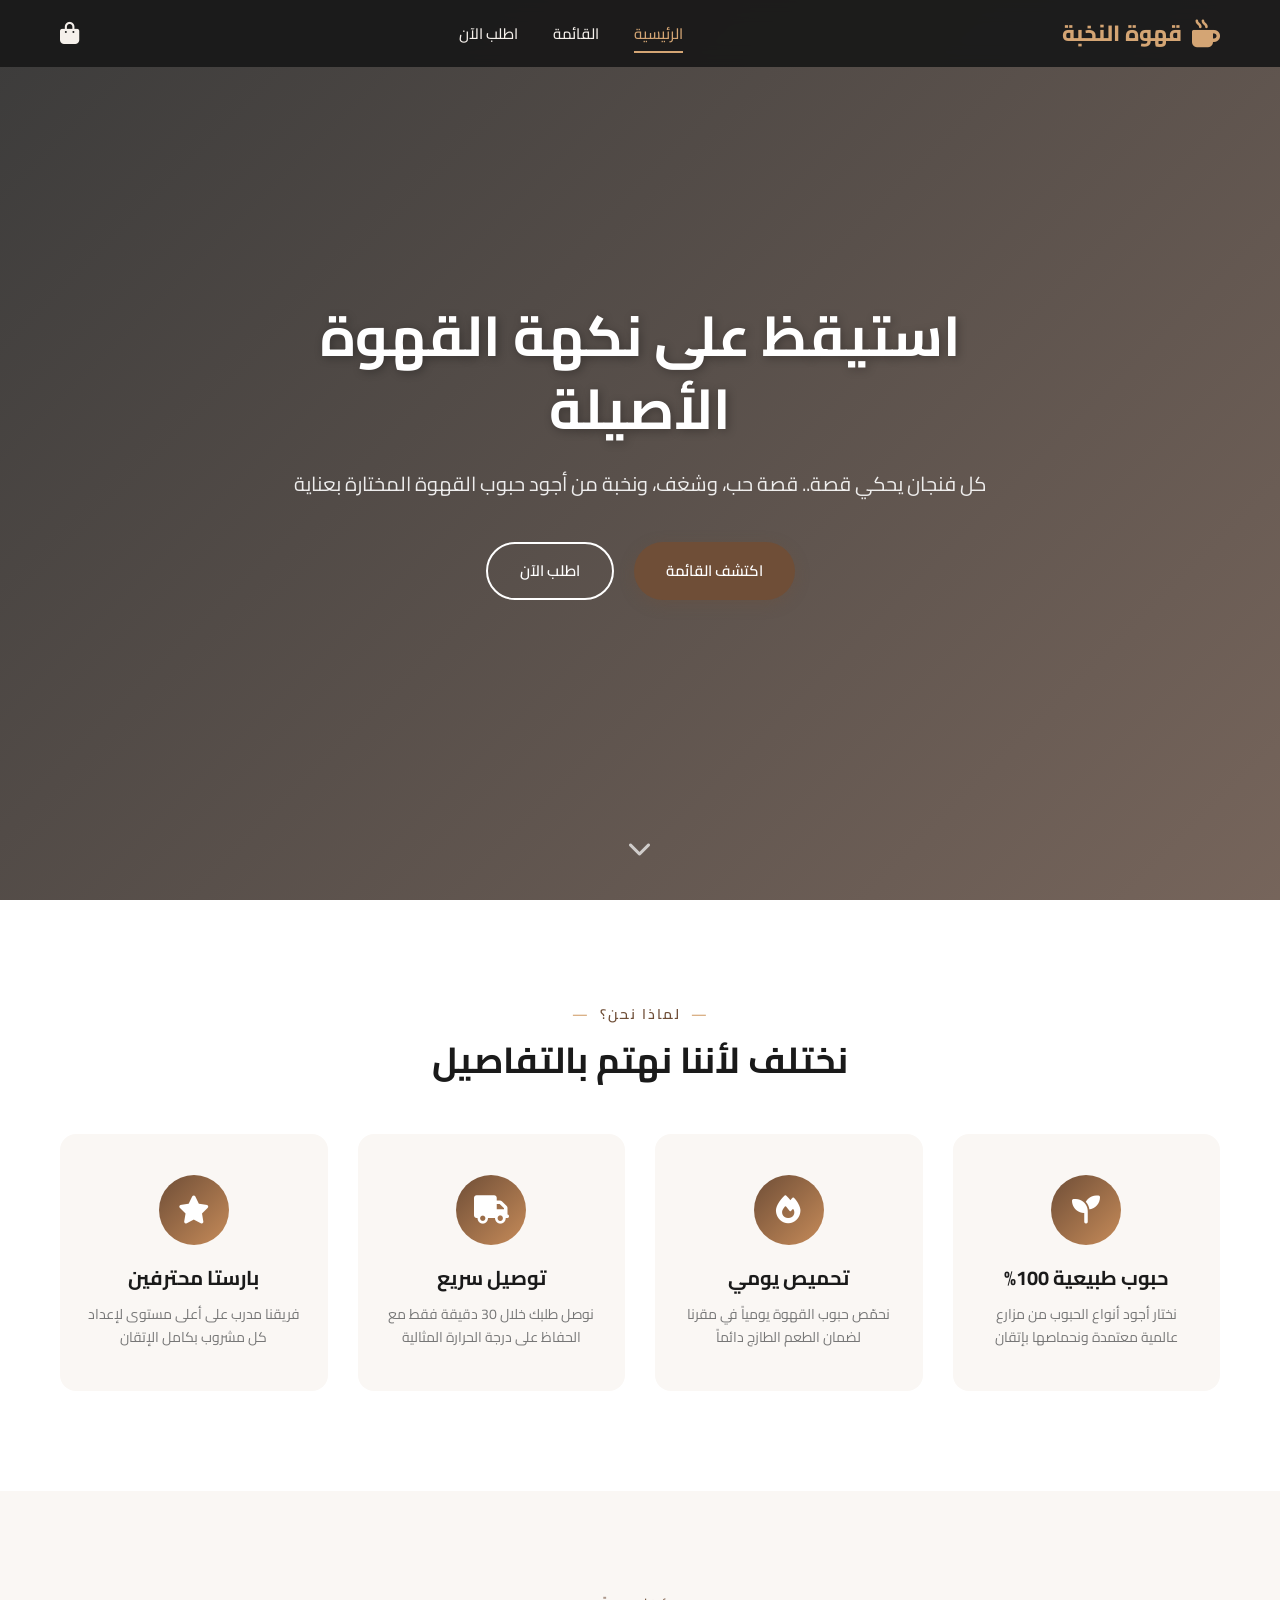
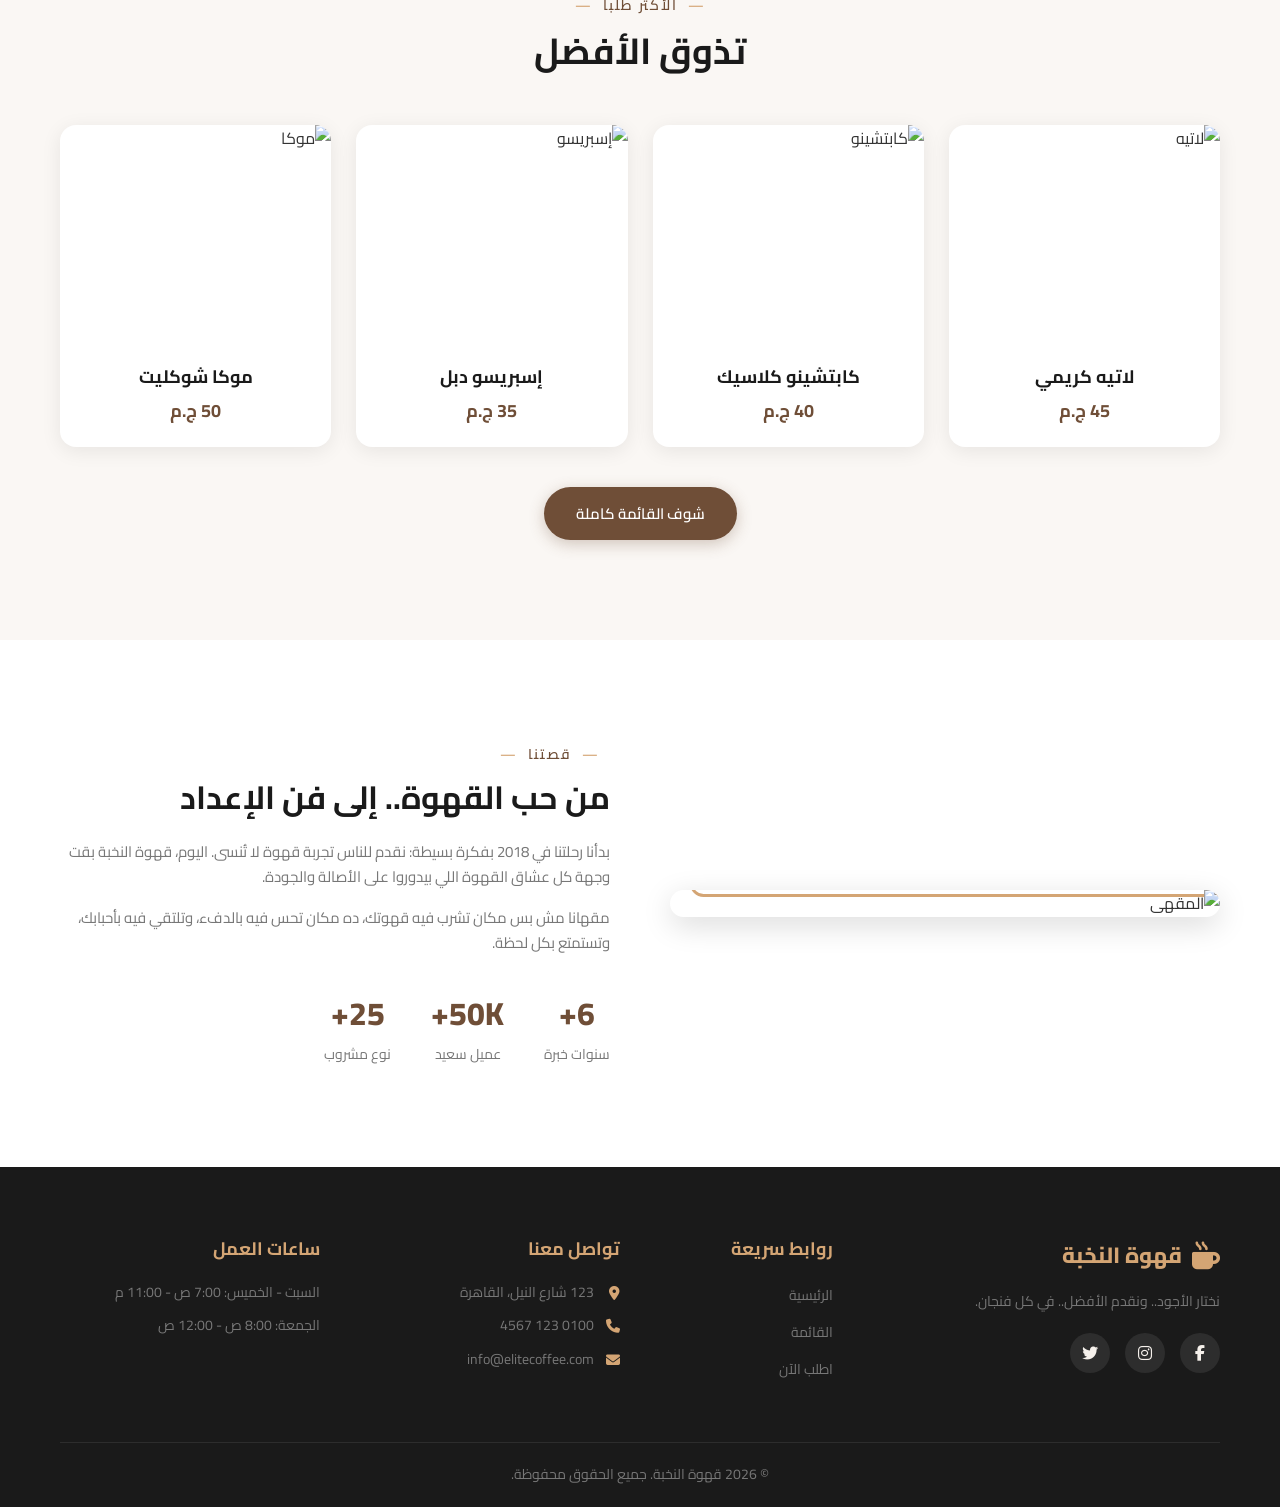
==== index.html @ 3e500f98 "d" ====
<!DOCTYPE html>
<html lang="ar" dir="rtl">
<head>
    <meta charset="UTF-8">
    <meta name="viewport" content="width=device-width, initial-scale=1.0">
    <title>قهوة النخبة | الرئيسية</title>
    <link rel="stylesheet" href="style.css">
    <link href="https://fonts.googleapis.com/css2?family=Cairo:wght@300;400;600;700;800&display=swap" rel="stylesheet">
    <link rel="stylesheet" href="https://cdnjs.cloudflare.com/ajax/libs/font-awesome/6.4.0/css/all.min.css">
<base target="_blank">
</head>
<body>
    <!-- Navbar -->
    <nav class="navbar">
        <div class="container">
            <a href="index.html" class="logo">
                <i class="fas fa-mug-hot"></i>
                <span>قهوة النخبة</span>
            </a>
            <ul class="nav-links">
                <li><a href="index.html" class="active">الرئيسية</a></li>
                <li><a href="menu.html">القائمة</a></li>
                <li><a href="order.html">اطلب الآن</a></li>
            </ul>
            <a href="order.html" class="cart-icon">
                <i class="fas fa-shopping-bag"></i>
                <span class="cart-count">0</span>
            </a>
        </div>
    </nav>

    <!-- Hero Section -->
    <header class="hero">
        <div class="hero-overlay"></div>
        <div class="hero-content">
            <h1>استيقظ على نكهة القهوة الأصيلة</h1>
            <p>كل فنجان يحكي قصة.. قصة حب، وشغف، ونخبة من أجود حبوب القهوة المختارة بعناية</p>
            <div class="hero-buttons">
                <a href="menu.html" class="btn btn-primary">اكتشف القائمة</a>
                <a href="order.html" class="btn btn-outline">اطلب الآن</a>
            </div>
        </div>
        <div class="scroll-down">
            <i class="fas fa-chevron-down"></i>
        </div>
    </header>

    <!-- Features Section -->
    <section class="features">
        <div class="container">
            <div class="section-header">
                <span class="section-tag">لماذا نحن؟</span>
                <h2>نختلف لأننا نهتم بالتفاصيل</h2>
            </div>
            <div class="features-grid">
                <div class="feature-card">
                    <div class="feature-icon">
                        <i class="fas fa-seedling"></i>
                    </div>
                    <h3>حبوب طبيعية 100%</h3>
                    <p>نختار أجود أنواع الحبوب من مزارع عالمية معتمدة ونحماصها بإتقان</p>
                </div>
                <div class="feature-card">
                    <div class="feature-icon">
                        <i class="fas fa-fire"></i>
                    </div>
                    <h3>تحميص يومي</h3>
                    <p>نحمّص حبوب القهوة يومياً في مقرنا لضمان الطعم الطازج دائماً</p>
                </div>
                <div class="feature-card">
                    <div class="feature-icon">
                        <i class="fas fa-truck"></i>
                    </div>
                    <h3>توصيل سريع</h3>
                    <p>نوصل طلبك خلال 30 دقيقة فقط مع الحفاظ على درجة الحرارة المثالية</p>
                </div>
                <div class="feature-card">
                    <div class="feature-icon">
                        <i class="fas fa-star"></i>
                    </div>
                    <h3>بارستا محترفين</h3>
                    <p>فريقنا مدرب على أعلى مستوى لإعداد كل مشروب بكامل الإتقان</p>
                </div>
            </div>
        </div>
    </section>

    <!-- Popular Items Preview -->
    <section class="popular-preview">
        <div class="container">
            <div class="section-header">
                <span class="section-tag">الأكثر طلباً</span>
                <h2>تذوق الأفضل</h2>
            </div>
            <div class="popular-grid">
                <div class="popular-item">
                    <img src="https://images.unsplash.com/photo-1514432324607-a09d9b4aefda?w=400&h=400&fit=crop" alt="لاتيه">
                    <div class="popular-info">
                        <h3>لاتيه كريمي</h3>
                        <p class="price">45 ج.م</p>
                    </div>
                </div>
                <div class="popular-item">
                    <img src="https://images.unsplash.com/photo-1572442388796-11668a67e53d?w=400&h=400&fit=crop" alt="كابتشينو">
                    <div class="popular-info">
                        <h3>كابتشينو كلاسيك</h3>
                        <p class="price">40 ج.م</p>
                    </div>
                </div>
                <div class="popular-item">
                    <img src="https://images.unsplash.com/photo-1461023058943-07fcbe16d735?w=400&h=400&fit=crop" alt="إسبريسو">
                    <div class="popular-info">
                        <h3>إسبريسو دبل</h3>
                        <p class="price">35 ج.م</p>
                    </div>
                </div>
                <div class="popular-item">
                    <img src="https://images.unsplash.com/photo-1517701604599-bb29b5dd7359?w=400&h=400&fit=crop" alt="موكا">
                    <div class="popular-info">
                        <h3>موكا شوكليت</h3>
                        <p class="price">50 ج.م</p>
                    </div>
                </div>
            </div>
            <div class="text-center">
                <a href="menu.html" class="btn btn-primary">شوف القائمة كاملة</a>
            </div>
        </div>
    </section>

    <!-- About Section -->
    <section class="about">
        <div class="container">
            <div class="about-grid">
                <div class="about-image">
                    <img src="https://images.unsplash.com/photo-1495474472287-4d71bcdd2085?w=600&h=500&fit=crop" alt="المقهى">
                </div>
                <div class="about-content">
                    <span class="section-tag">قصتنا</span>
                    <h2>من حب القهوة.. إلى فن الإعداد</h2>
                    <p>بدأنا رحلتنا في 2018 بفكرة بسيطة: نقدم للناس تجربة قهوة لا تُنسى. اليوم، قهوة النخبة بقت وجهة كل عشاق القهوة اللي بيدوروا على الأصالة والجودة.</p>
                    <p>مقهانا مش بس مكان تشرب فيه قهوتك، ده مكان تحس فيه بالدفء، وتلتقي فيه بأحبابك، وتستمتع بكل لحظة.</p>
                    <div class="about-stats">
                        <div class="stat">
                            <span class="stat-num">6+</span>
                            <span class="stat-label">سنوات خبرة</span>
                        </div>
                        <div class="stat">
                            <span class="stat-num">50K+</span>
                            <span class="stat-label">عميل سعيد</span>
                        </div>
                        <div class="stat">
                            <span class="stat-num">25+</span>
                            <span class="stat-label">نوع مشروب</span>
                        </div>
                    </div>
                </div>
            </div>
        </div>
    </section>

    <!-- Footer -->
    <footer class="footer">
        <div class="container">
            <div class="footer-grid">
                <div class="footer-brand">
                    <a href="index.html" class="logo">
                        <i class="fas fa-mug-hot"></i>
                        <span>قهوة النخبة</span>
                    </a>
                    <p>نختار الأجود.. ونقدم الأفضل.. في كل فنجان.</p>
                    <div class="social-links">
                        <a href="#"><i class="fab fa-facebook-f"></i></a>
                        <a href="#"><i class="fab fa-instagram"></i></a>
                        <a href="#"><i class="fab fa-twitter"></i></a>
                    </div>
                </div>
                <div class="footer-links">
                    <h4>روابط سريعة</h4>
                    <ul>
                        <li><a href="index.html">الرئيسية</a></li>
                        <li><a href="menu.html">القائمة</a></li>
                        <li><a href="order.html">اطلب الآن</a></li>
                    </ul>
                </div>
                <div class="footer-contact">
                    <h4>تواصل معنا</h4>
                    <p><i class="fas fa-map-marker-alt"></i> 123 شارع النيل، القاهرة</p>
                    <p><i class="fas fa-phone"></i> 0100 123 4567</p>
                    <p><i class="fas fa-envelope"></i> info@elitecoffee.com</p>
                </div>
                <div class="footer-hours">
                    <h4>ساعات العمل</h4>
                    <p>السبت - الخميس: 7:00 ص - 11:00 م</p>
                    <p>الجمعة: 8:00 ص - 12:00 ص</p>
                </div>
            </div>
            <div class="footer-bottom">
                <p>© 2026 قهوة النخبة. جميع الحقوق محفوظة.</p>
            </div>
        </div>
    </footer>

    <script src="script.js"></script>
</body>
</html>
---- style.css ----
/* ============================================
   COFFEE SHOP - ELITE COFFEE
   Modern, Organized, RTL Arabic Stylesheet
   ============================================ */

/* Reset & Base */
*, *::before, *::after {
    margin: 0;
    padding: 0;
    box-sizing: border-box;
}

:root {
    --primary: #6F4E37;
    --primary-dark: #4A3428;
    --primary-light: #8B6914;
    --secondary: #D4A574;
    --accent: #C68B59;
    --dark: #1A1A1A;
    --dark-light: #2D2D2D;
    --light: #F5F0EB;
    --lighter: #FAF7F4;
    --white: #FFFFFF;
    --text: #333333;
    --text-light: #777777;
    --success: #27ae60;
    --danger: #e74c3c;
    --shadow: 0 4px 20px rgba(0,0,0,0.08);
    --shadow-hover: 0 8px 30px rgba(0,0,0,0.15);
    --radius: 16px;
    --radius-sm: 8px;
    --transition: all 0.3s ease;
}

html {
    scroll-behavior: smooth;
}

body {
    font-family: 'Cairo', sans-serif;
    background: var(--lighter);
    color: var(--text);
    line-height: 1.7;
    overflow-x: hidden;
}

.container {
    max-width: 1200px;
    margin: 0 auto;
    padding: 0 20px;
}

/* Typography */
h1, h2, h3, h4 {
    font-weight: 700;
    line-height: 1.3;
}

a {
    text-decoration: none;
    color: inherit;
}

ul {
    list-style: none;
}

img {
    max-width: 100%;
    display: block;
}

/* Buttons */
.btn {
    display: inline-flex;
    align-items: center;
    gap: 8px;
    padding: 14px 32px;
    border-radius: 50px;
    font-weight: 600;
    font-size: 15px;
    cursor: pointer;
    border: none;
    transition: var(--transition);
    font-family: 'Cairo', sans-serif;
}

.btn-primary {
    background: var(--primary);
    color: var(--white);
    box-shadow: 0 4px 15px rgba(111, 78, 55, 0.3);
}

.btn-primary:hover {
    background: var(--primary-dark);
    transform: translateY(-2px);
    box-shadow: 0 6px 20px rgba(111, 78, 55, 0.4);
}

.btn-outline {
    background: transparent;
    color: var(--white);
    border: 2px solid var(--white);
}

.btn-outline:hover {
    background: var(--white);
    color: var(--primary);
}

.text-center {
    text-align: center;
}

/* ============================================
   NAVBAR
   ============================================ */
.navbar {
    position: fixed;
    top: 0;
    left: 0;
    right: 0;
    z-index: 1000;
    background: rgba(26, 26, 26, 0.95);
    backdrop-filter: blur(10px);
    padding: 15px 0;
    transition: var(--transition);
}

.navbar .container {
    display: flex;
    align-items: center;
    justify-content: space-between;
}

.logo {
    display: flex;
    align-items: center;
    gap: 10px;
    font-size: 22px;
    font-weight: 800;
    color: var(--secondary);
}

.logo i {
    font-size: 28px;
    color: var(--secondary);
}

.nav-links {
    display: flex;
    gap: 35px;
}

.nav-links a {
    color: var(--light);
    font-weight: 500;
    font-size: 15px;
    position: relative;
    padding: 5px 0;
    transition: var(--transition);
}

.nav-links a::after {
    content: '';
    position: absolute;
    bottom: 0;
    right: 0;
    width: 0;
    height: 2px;
    background: var(--secondary);
    transition: var(--transition);
}

.nav-links a:hover,
.nav-links a.active {
    color: var(--secondary);
}

.nav-links a:hover::after,
.nav-links a.active::after {
    width: 100%;
}

.cart-icon {
    position: relative;
    color: var(--light);
    font-size: 22px;
    transition: var(--transition);
}

.cart-icon:hover {
    color: var(--secondary);
}

.cart-count {
    position: absolute;
    top: -8px;
    right: -8px;
    background: var(--danger);
    color: var(--white);
    font-size: 11px;
    font-weight: 700;
    width: 20px;
    height: 20px;
    border-radius: 50%;
    display: flex;
    align-items: center;
    justify-content: center;
}

/* ============================================
   HERO SECTION
   ============================================ */
.hero {
    position: relative;
    height: 100vh;
    min-height: 600px;
    display: flex;
    align-items: center;
    justify-content: center;
    background: url('https://images.unsplash.com/photo-1497935586351-b67a49e012bf?w=1920&h=1080&fit=crop') center/cover no-repeat;
    overflow: hidden;
}

.hero-overlay {
    position: absolute;
    inset: 0;
    background: linear-gradient(135deg, rgba(26,26,26,0.85) 0%, rgba(74,52,40,0.75) 100%);
}

.hero-content {
    position: relative;
    z-index: 2;
    text-align: center;
    color: var(--white);
    max-width: 800px;
    padding: 0 20px;
    animation: fadeInUp 1s ease;
}

.hero-content h1 {
    font-size: clamp(32px, 5vw, 56px);
    margin-bottom: 20px;
    text-shadow: 2px 2px 10px rgba(0,0,0,0.3);
}

.hero-content p {
    font-size: clamp(16px, 2vw, 20px);
    margin-bottom: 40px;
    opacity: 0.9;
    line-height: 1.8;
}

.hero-buttons {
    display: flex;
    gap: 20px;
    justify-content: center;
    flex-wrap: wrap;
}

.scroll-down {
    position: absolute;
    bottom: 30px;
    left: 50%;
    transform: translateX(-50%);
    color: var(--white);
    font-size: 24px;
    animation: bounce 2s infinite;
    cursor: pointer;
    z-index: 2;
    opacity: 0.7;
}

@keyframes bounce {
    0%, 20%, 50%, 80%, 100% { transform: translateX(-50%) translateY(0); }
    40% { transform: translateX(-50%) translateY(-15px); }
    60% { transform: translateX(-50%) translateY(-8px); }
}

@keyframes fadeInUp {
    from { opacity: 0; transform: translateY(30px); }
    to { opacity: 1; transform: translateY(0); }
}

/* ============================================
   SECTION HEADER
   ============================================ */
.section-header {
    text-align: center;
    margin-bottom: 50px;
}

.section-tag {
    display: inline-block;
    color: var(--primary);
    font-weight: 600;
    font-size: 14px;
    text-transform: uppercase;
    letter-spacing: 2px;
    margin-bottom: 10px;
    position: relative;
}

.section-tag::before,
.section-tag::after {
    content: '—';
    margin: 0 10px;
    color: var(--secondary);
}

.section-header h2 {
    font-size: clamp(24px, 3vw, 36px);
    color: var(--dark);
}

/* ============================================
   FEATURES SECTION
   ============================================ */
.features {
    padding: 100px 0;
    background: var(--white);
}

.features-grid {
    display: grid;
    grid-template-columns: repeat(auto-fit, minmax(250px, 1fr));
    gap: 30px;
}

.feature-card {
    text-align: center;
    padding: 40px 25px;
    border-radius: var(--radius);
    background: var(--lighter);
    transition: var(--transition);
    border: 1px solid transparent;
}

.feature-card:hover {
    transform: translateY(-8px);
    box-shadow: var(--shadow-hover);
    border-color: var(--secondary);
    background: var(--white);
}

.feature-icon {
    width: 70px;
    height: 70px;
    border-radius: 50%;
    background: linear-gradient(135deg, var(--primary), var(--accent));
    display: flex;
    align-items: center;
    justify-content: center;
    margin: 0 auto 20px;
    color: var(--white);
    font-size: 28px;
}

.feature-card h3 {
    font-size: 20px;
    margin-bottom: 12px;
    color: var(--dark);
}

.feature-card p {
    color: var(--text-light);
    font-size: 14px;
}

/* ============================================
   POPULAR PREVIEW
   ============================================ */
.popular-preview {
    padding: 100px 0;
    background: var(--lighter);
}

.popular-grid {
    display: grid;
    grid-template-columns: repeat(auto-fit, minmax(220px, 1fr));
    gap: 25px;
    margin-bottom: 40px;
}

.popular-item {
    background: var(--white);
    border-radius: var(--radius);
    overflow: hidden;
    box-shadow: var(--shadow);
    transition: var(--transition);
}

.popular-item:hover {
    transform: translateY(-8px);
    box-shadow: var(--shadow-hover);
}

.popular-item img {
    width: 100%;
    height: 220px;
    object-fit: cover;
    transition: var(--transition);
}

.popular-item:hover img {
    transform: scale(1.05);
}

.popular-info {
    padding: 20px;
    text-align: center;
}

.popular-info h3 {
    font-size: 18px;
    margin-bottom: 8px;
    color: var(--dark);
}

.price {
    color: var(--primary);
    font-weight: 700;
    font-size: 18px;
}

/* ============================================
   ABOUT SECTION
   ============================================ */
.about {
    padding: 100px 0;
    background: var(--white);
}

.about-grid {
    display: grid;
    grid-template-columns: 1fr 1fr;
    gap: 60px;
    align-items: center;
}

.about-image {
    position: relative;
    border-radius: var(--radius);
    overflow: hidden;
    box-shadow: var(--shadow-hover);
}

.about-image img {
    width: 100%;
    height: 100%;
    object-fit: cover;
    border-radius: var(--radius);
}

.about-image::before {
    content: '';
    position: absolute;
    top: -20px;
    right: -20px;
    width: 100%;
    height: 100%;
    border: 3px solid var(--secondary);
    border-radius: var(--radius);
    z-index: -1;
}

.about-content h2 {
    font-size: clamp(24px, 3vw, 32px);
    margin-bottom: 20px;
    color: var(--dark);
}

.about-content p {
    color: var(--text-light);
    margin-bottom: 15px;
    font-size: 15px;
}

.about-stats {
    display: flex;
    gap: 40px;
    margin-top: 30px;
}

.stat {
    text-align: center;
}

.stat-num {
    display: block;
    font-size: 32px;
    font-weight: 800;
    color: var(--primary);
}

.stat-label {
    font-size: 14px;
    color: var(--text-light);
}

/* ============================================
   FOOTER
   ============================================ */
.footer {
    background: var(--dark);
    color: var(--light);
    padding: 70px 0 0;
}

.footer-grid {
    display: grid;
    grid-template-columns: 2fr 1fr 1.5fr 1.5fr;
    gap: 40px;
    margin-bottom: 50px;
}

.footer-brand .logo {
    margin-bottom: 15px;
    display: inline-flex;
}

.footer-brand p {
    color: var(--text-light);
    margin-bottom: 20px;
    font-size: 14px;
}

.social-links {
    display: flex;
    gap: 15px;
}

.social-links a {
    width: 40px;
    height: 40px;
    border-radius: 50%;
    background: var(--dark-light);
    display: flex;
    align-items: center;
    justify-content: center;
    color: var(--light);
    transition: var(--transition);
}

.social-links a:hover {
    background: var(--primary);
    color: var(--white);
    transform: translateY(-3px);
}

.footer-links h4,
.footer-contact h4,
.footer-hours h4 {
    font-size: 18px;
    margin-bottom: 20px;
    color: var(--secondary);
}

.footer-links ul li {
    margin-bottom: 10px;
}

.footer-links ul li a {
    color: var(--text-light);
    transition: var(--transition);
    font-size: 14px;
}

.footer-links ul li a:hover {
    color: var(--secondary);
    padding-right: 5px;
}

.footer-contact p,
.footer-hours p {
    margin-bottom: 10px;
    font-size: 14px;
    color: var(--text-light);
    display: flex;
    align-items: center;
    gap: 10px;
}

.footer-contact p i {
    color: var(--secondary);
    width: 16px;
}

.footer-bottom {
    border-top: 1px solid var(--dark-light);
    padding: 20px 0;
    text-align: center;
    color: var(--text-light);
    font-size: 14px;
}

/* ============================================
   PAGE HEADER (Menu & Order)
   ============================================ */
.page-header {
    padding: 160px 0 80px;
    background: linear-gradient(135deg, var(--primary-dark) 0%, var(--primary) 100%);
    text-align: center;
    color: var(--white);
    position: relative;
    overflow: hidden;
}

.page-header::before {
    content: '';
    position: absolute;
    top: 0;
    left: 0;
    right: 0;
    bottom: 0;
    background: url('https://images.unsplash.com/photo-1447933601403-0c6688de566e?w=1920&h=600&fit=crop') center/cover;
    opacity: 0.15;
}

.page-header-content {
    position: relative;
    z-index: 1;
}

.page-header h1 {
    font-size: clamp(28px, 4vw, 42px);
    margin-bottom: 15px;
}

.page-header p {
    font-size: 16px;
    opacity: 0.9;
    max-width: 500px;
    margin: 0 auto;
}

/* ============================================
   MENU FILTER
   ============================================ */
.menu-filter {
    padding: 30px 0;
    background: var(--white);
    position: sticky;
    top: 65px;
    z-index: 100;
    box-shadow: 0 2px 10px rgba(0,0,0,0.05);
}

.filter-buttons {
    display: flex;
    gap: 12px;
    justify-content: center;
    flex-wrap: wrap;
}

.filter-btn {
    padding: 10px 24px;
    border-radius: 50px;
    border: 2px solid var(--light);
    background: var(--white);
    color: var(--text);
    font-family: 'Cairo', sans-serif;
    font-weight: 600;
    font-size: 14px;
    cursor: pointer;
    transition: var(--transition);
}

.filter-btn:hover,
.filter-btn.active {
    background: var(--primary);
    color: var(--white);
    border-color: var(--primary);
    box-shadow: 0 4px 12px rgba(111, 78, 55, 0.3);
}

/* ============================================
   MENU CONTENT
   ============================================ */
.menu-content {
    padding: 50px 0 100px;
    background: var(--lighter);
}

.menu-category {
    margin-bottom: 60px;
}

.category-header {
    display: flex;
    align-items: center;
    gap: 15px;
    margin-bottom: 30px;
    padding-bottom: 15px;
    border-bottom: 2px solid var(--secondary);
}

.category-header i {
    font-size: 28px;
    color: var(--primary);
}

.category-header h2 {
    font-size: 24px;
    color: var(--dark);
}

.menu-grid {
    display: grid;
    grid-template-columns: repeat(auto-fill, minmax(280px, 1fr));
    gap: 25px;
}

.menu-item {
    background: var(--white);
    border-radius: var(--radius);
    overflow: hidden;
    box-shadow: var(--shadow);
    transition: var(--transition);
    display: flex;
    flex-direction: column;
}

.menu-item:hover {
    transform: translateY(-5px);
    box-shadow: var(--shadow-hover);
}

.menu-item-image {
    height: 200px;
    overflow: hidden;
}

.menu-item-image img {
    width: 100%;
    height: 100%;
    object-fit: cover;
    transition: var(--transition);
}

.menu-item:hover .menu-item-image img {
    transform: scale(1.08);
}

.menu-item-info {
    padding: 20px;
    flex: 1;
    display: flex;
    flex-direction: column;
}

.menu-item-header {
    display: flex;
    justify-content: space-between;
    align-items: flex-start;
    margin-bottom: 10px;
    gap: 10px;
}

.menu-item-header h3 {
    font-size: 18px;
    color: var(--dark);
}

.menu-item-price {
    font-size: 18px;
    font-weight: 700;
    color: var(--primary);
    white-space: nowrap;
}

.menu-item-desc {
    font-size: 14px;
    color: var(--text-light);
    margin-bottom: 15px;
    flex: 1;
}

.btn-add {
    width: 100%;
    padding: 12px;
    border-radius: var(--radius-sm);
    border: none;
    background: var(--primary);
    color: var(--white);
    font-family: 'Cairo', sans-serif;
    font-weight: 600;
    font-size: 14px;
    cursor: pointer;
    transition: var(--transition);
    display: flex;
    align-items: center;
    justify-content: center;
    gap: 8px;
}

.btn-add:hover {
    background: var(--primary-dark);
    transform: scale(1.02);
}

/* Cart Floating Button */
.cart-floating {
    position: fixed;
    bottom: 30px;
    left: 30px;
    width: 60px;
    height: 60px;
    border-radius: 50%;
    background: var(--primary);
    color: var(--white);
    display: flex;
    align-items: center;
    justify-content: center;
    font-size: 24px;
    box-shadow: 0 4px 20px rgba(111, 78, 55, 0.4);
    z-index: 999;
    transition: var(--transition);
    animation: pulse 2s infinite;
}

.cart-floating:hover {
    transform: scale(1.1);
    background: var(--primary-dark);
}

.cart-floating-count {
    position: absolute;
    top: -5px;
    right: -5px;
    background: var(--danger);
    color: var(--white);
    font-size: 12px;
    font-weight: 700;
    width: 22px;
    height: 22px;
    border-radius: 50%;
    display: flex;
    align-items: center;
    justify-content: center;
}

@keyframes pulse {
    0% { box-shadow: 0 0 0 0 rgba(111, 78, 55, 0.4); }
    70% { box-shadow: 0 0 0 15px rgba(111, 78, 55, 0); }
    100% { box-shadow: 0 0 0 0 rgba(111, 78, 55, 0); }
}

/* ============================================
   ORDER PAGE
   ============================================ */
.order-content {
    padding: 50px 0 100px;
    background: var(--lighter);
}

.order-grid {
    display: grid;
    grid-template-columns: 1.5fr 1fr;
    gap: 30px;
}

/* Cart Section */
.cart-section {
    background: var(--white);
    border-radius: var(--radius);
    padding: 30px;
    box-shadow: var(--shadow);
    height: fit-content;
}

.cart-header {
    display: flex;
    justify-content: space-between;
    align-items: center;
    margin-bottom: 25px;
    padding-bottom: 15px;
    border-bottom: 2px solid var(--light);
}

.cart-header h2 {
    font-size: 20px;
    color: var(--dark);
    display: flex;
    align-items: center;
    gap: 10px;
}

.cart-header h2 i {
    color: var(--primary);
}

.btn-clear {
    background: none;
    border: none;
    color: var(--danger);
    font-family: 'Cairo', sans-serif;
    font-size: 14px;
    cursor: pointer;
    display: flex;
    align-items: center;
    gap: 5px;
    transition: var(--transition);
}

.btn-clear:hover {
    opacity: 0.8;
}

/* Cart Empty */
.cart-empty {
    text-align: center;
    padding: 50px 20px;
}

.cart-empty i {
    font-size: 60px;
    color: var(--light);
    margin-bottom: 20px;
}

.cart-empty h3 {
    color: var(--dark);
    margin-bottom: 10px;
}

.cart-empty p {
    color: var(--text-light);
    margin-bottom: 25px;
}

/* Cart Item */
.cart-item {
    display: flex;
    gap: 15px;
    padding: 20px 0;
    border-bottom: 1px solid var(--light);
    align-items: center;
}

.cart-item:last-child {
    border-bottom: none;
}

.cart-item-image {
    width: 80px;
    height: 80px;
    border-radius: var(--radius-sm);
    overflow: hidden;
    flex-shrink: 0;
}

.cart-item-image img {
    width: 100%;
    height: 100%;
    object-fit: cover;
}

.cart-item-details {
    flex: 1;
}

.cart-item-details h4 {
    font-size: 16px;
    color: var(--dark);
    margin-bottom: 5px;
}

.cart-item-details .item-price {
    color: var(--primary);
    font-weight: 700;
    font-size: 15px;
}

.cart-item-actions {
    display: flex;
    align-items: center;
    gap: 10px;
}

.qty-btn {
    width: 30px;
    height: 30px;
    border-radius: 50%;
    border: 1px solid var(--light);
    background: var(--white);
    color: var(--text);
    font-size: 16px;
    cursor: pointer;
    display: flex;
    align-items: center;
    justify-content: center;
    transition: var(--transition);
}

.qty-btn:hover {
    background: var(--primary);
    color: var(--white);
    border-color: var(--primary);
}

.qty-value {
    font-weight: 700;
    font-size: 16px;
    min-width: 24px;
    text-align: center;
}

.btn-remove {
    background: none;
    border: none;
    color: var(--danger);
    font-size: 18px;
    cursor: pointer;
    margin-right: 10px;
    transition: var(--transition);
}

.btn-remove:hover {
    transform: scale(1.2);
}

/* Order Summary */
.order-summary {
    display: flex;
    flex-direction: column;
    gap: 20px;
}

.summary-card,
.checkout-card {
    background: var(--white);
    border-radius: var(--radius);
    padding: 25px;
    box-shadow: var(--shadow);
}

.summary-card h2,
.checkout-card h2 {
    font-size: 18px;
    color: var(--dark);
    margin-bottom: 20px;
    display: flex;
    align-items: center;
    gap: 10px;
}

.summary-card h2 i,
.checkout-card h2 i {
    color: var(--primary);
}

.summary-row {
    display: flex;
    justify-content: space-between;
    margin-bottom: 12px;
    font-size: 15px;
    color: var(--text);
}

.discount-row {
    color: var(--success);
    font-weight: 600;
}

.summary-divider {
    height: 1px;
    background: var(--light);
    margin: 15px 0;
}

.total-row {
    font-size: 18px;
    font-weight: 700;
    color: var(--dark);
}

.total-row span:last-child {
    color: var(--primary);
    font-size: 22px;
}

/* Promo Section */
.promo-section {
    margin-top: 20px;
    padding-top: 20px;
    border-top: 1px solid var(--light);
}

.promo-input-group {
    display: flex;
    gap: 8px;
}

.promo-input-group input {
    flex: 1;
    padding: 10px 15px;
    border: 2px solid var(--light);
    border-radius: var(--radius-sm);
    font-family: 'Cairo', sans-serif;
    font-size: 14px;
    transition: var(--transition);
}

.promo-input-group input:focus {
    outline: none;
    border-color: var(--primary);
}

.promo-input-group button {
    padding: 10px 20px;
    background: var(--primary);
    color: var(--white);
    border: none;
    border-radius: var(--radius-sm);
    font-family: 'Cairo', sans-serif;
    font-weight: 600;
    cursor: pointer;
    transition: var(--transition);
}

.promo-input-group button:hover {
    background: var(--primary-dark);
}

.promo-hint {
    font-size: 12px;
    color: var(--text-light);
    margin-top: 8px;
}

/* Checkout Form */
.form-group {
    margin-bottom: 18px;
}

.form-group label {
    display: block;
    margin-bottom: 6px;
    font-weight: 600;
    font-size: 14px;
    color: var(--dark);
}

.form-group input,
.form-group textarea {
    width: 100%;
    padding: 12px 15px;
    border: 2px solid var(--light);
    border-radius: var(--radius-sm);
    font-family: 'Cairo', sans-serif;
    font-size: 14px;
    transition: var(--transition);
    resize: vertical;
}

.form-group input:focus,
.form-group textarea:focus {
    outline: none;
    border-color: var(--primary);
    box-shadow: 0 0 0 3px rgba(111, 78, 55, 0.1);
}

.payment-options {
    display: flex;
    flex-direction: column;
    gap: 10px;
}

.payment-option {
    display: flex;
    align-items: center;
    gap: 10px;
    padding: 12px 15px;
    border: 2px solid var(--light);
    border-radius: var(--radius-sm);
    cursor: pointer;
    transition: var(--transition);
}

.payment-option:hover {
    border-color: var(--secondary);
}

.payment-option input[type="radio"] {
    width: auto;
    accent-color: var(--primary);
}

.payment-option span {
    display: flex;
    align-items: center;
    gap: 8px;
    font-size: 14px;
}

.payment-option span i {
    color: var(--primary);
}

.btn-checkout {
    width: 100%;
    justify-content: center;
    margin-top: 10px;
    font-size: 16px;
    padding: 16px;
}

/* Modal */
.modal {
    display: none;
    position: fixed;
    inset: 0;
    background: rgba(0,0,0,0.6);
    z-index: 2000;
    align-items: center;
    justify-content: center;
    padding: 20px;
}

.modal.active {
    display: flex;
}

.modal-content {
    background: var(--white);
    border-radius: var(--radius);
    padding: 50px 40px;
    text-align: center;
    max-width: 450px;
    width: 100%;
    animation: modalIn 0.3s ease;
}

@keyframes modalIn {
    from { opacity: 0; transform: scale(0.9); }
    to { opacity: 1; transform: scale(1); }
}

.modal-icon {
    font-size: 70px;
    color: var(--success);
    margin-bottom: 20px;
}

.modal-content h2 {
    font-size: 24px;
    color: var(--dark);
    margin-bottom: 15px;
}

.modal-content p {
    color: var(--text-light);
    margin-bottom: 8px;
    font-size: 15px;
}

.modal-actions {
    display: flex;
    gap: 15px;
    justify-content: center;
    margin-top: 30px;
}

/* ============================================
   RESPONSIVE
   ============================================ */
@media (max-width: 992px) {
    .about-grid {
        grid-template-columns: 1fr;
        gap: 40px;
    }

    .order-grid {
        grid-template-columns: 1fr;
    }

    .footer-grid {
        grid-template-columns: 1fr 1fr;
    }
}

@media (max-width: 768px) {
    .navbar .container {
        flex-wrap: wrap;
    }

    .nav-links {
        gap: 20px;
    }

    .nav-links a {
        font-size: 14px;
    }

    .features-grid {
        grid-template-columns: 1fr;
    }

    .about-stats {
        gap: 20px;
    }

    .footer-grid {
        grid-template-columns: 1fr;
        gap: 30px;
    }

    .filter-buttons {
        gap: 8px;
    }

    .filter-btn {
        padding: 8px 16px;
        font-size: 13px;
    }

    .menu-grid {
        grid-template-columns: 1fr;
    }

    .cart-item {
        flex-wrap: wrap;
    }

    .modal-actions {
        flex-direction: column;
    }

    .cart-floating {
        width: 50px;
        height: 50px;
        font-size: 20px;
        bottom: 20px;
        left: 20px;
    }
}

@media (max-width: 480px) {
    .hero-content h1 {
        font-size: 28px;
    }

    .hero-buttons {
        flex-direction: column;
        width: 100%;
    }

    .btn {
        width: 100%;
        justify-content: center;
    }

    .section-header h2 {
        font-size: 22px;
    }

    .cart-section,
    .summary-card,
    .checkout-card {
        padding: 20px;
    }
}

/* Smooth scroll padding for fixed nav */
html {
    scroll-padding-top: 80px;
}
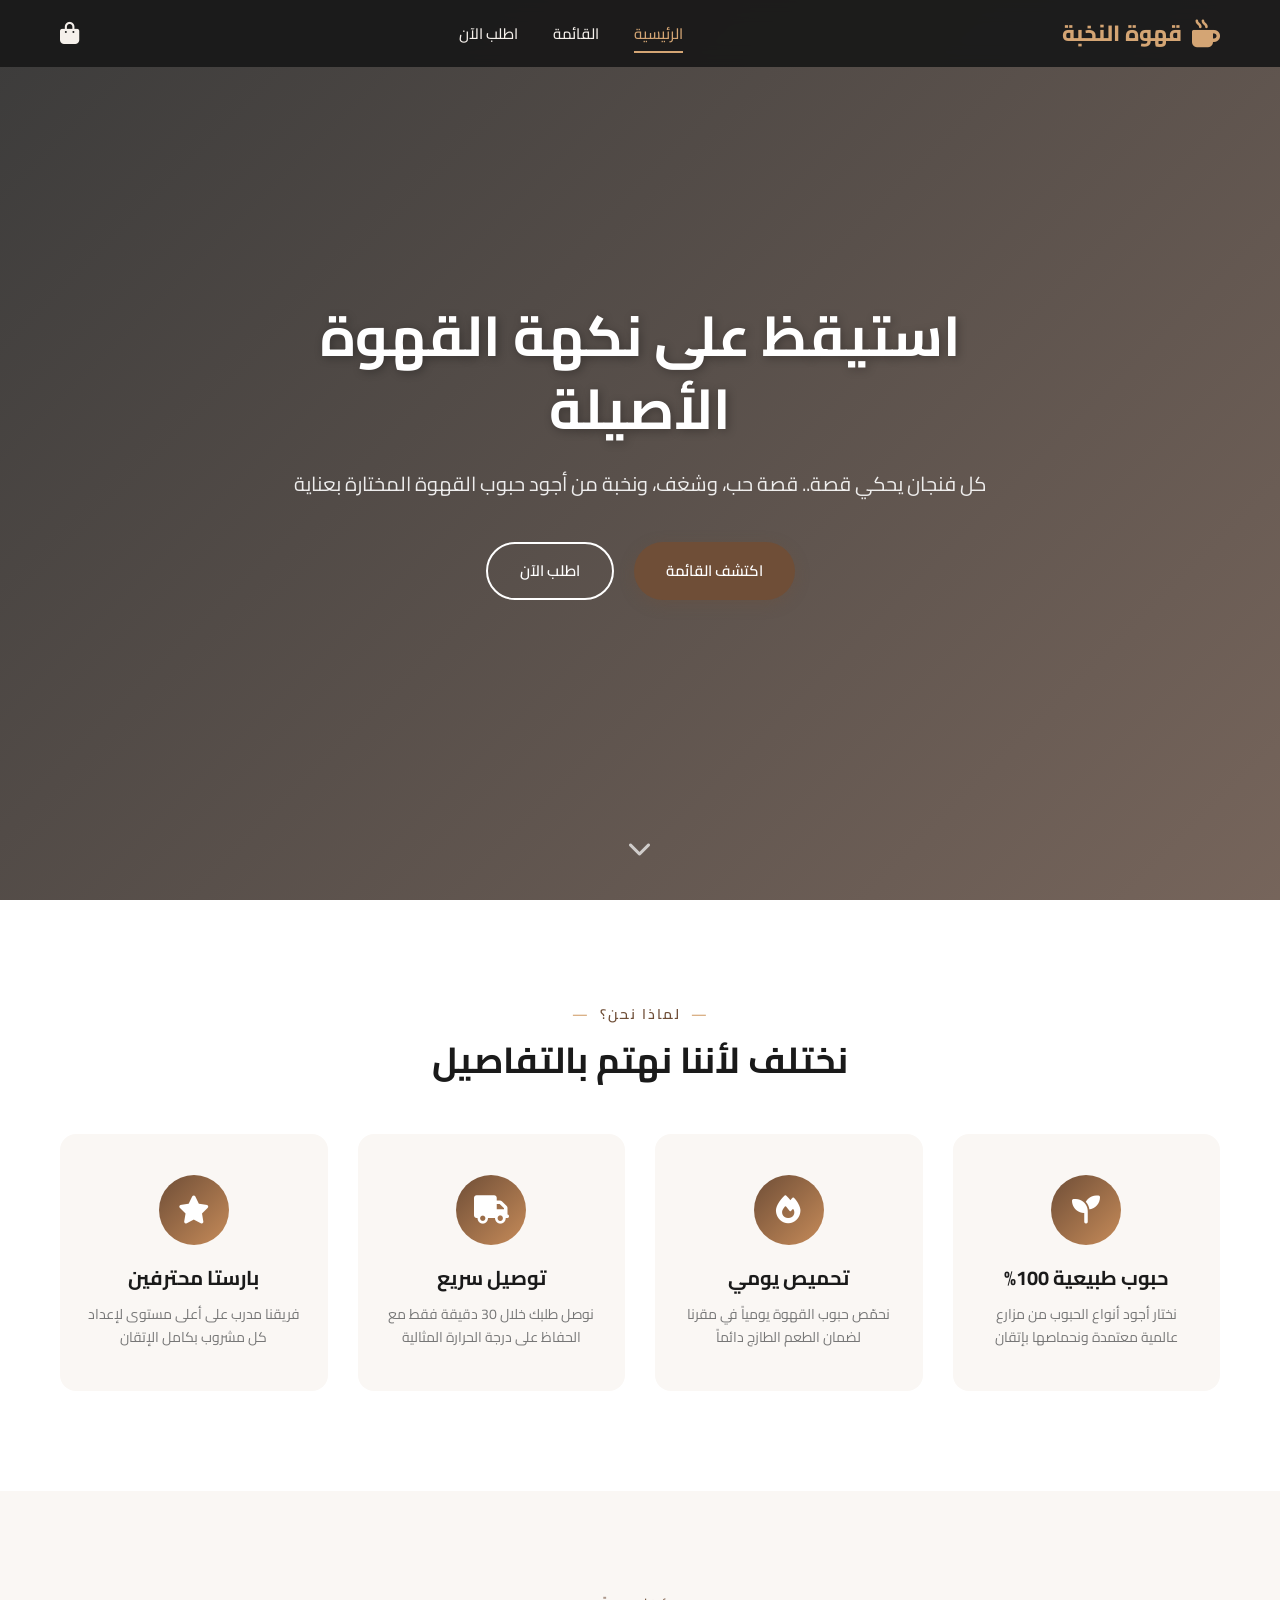
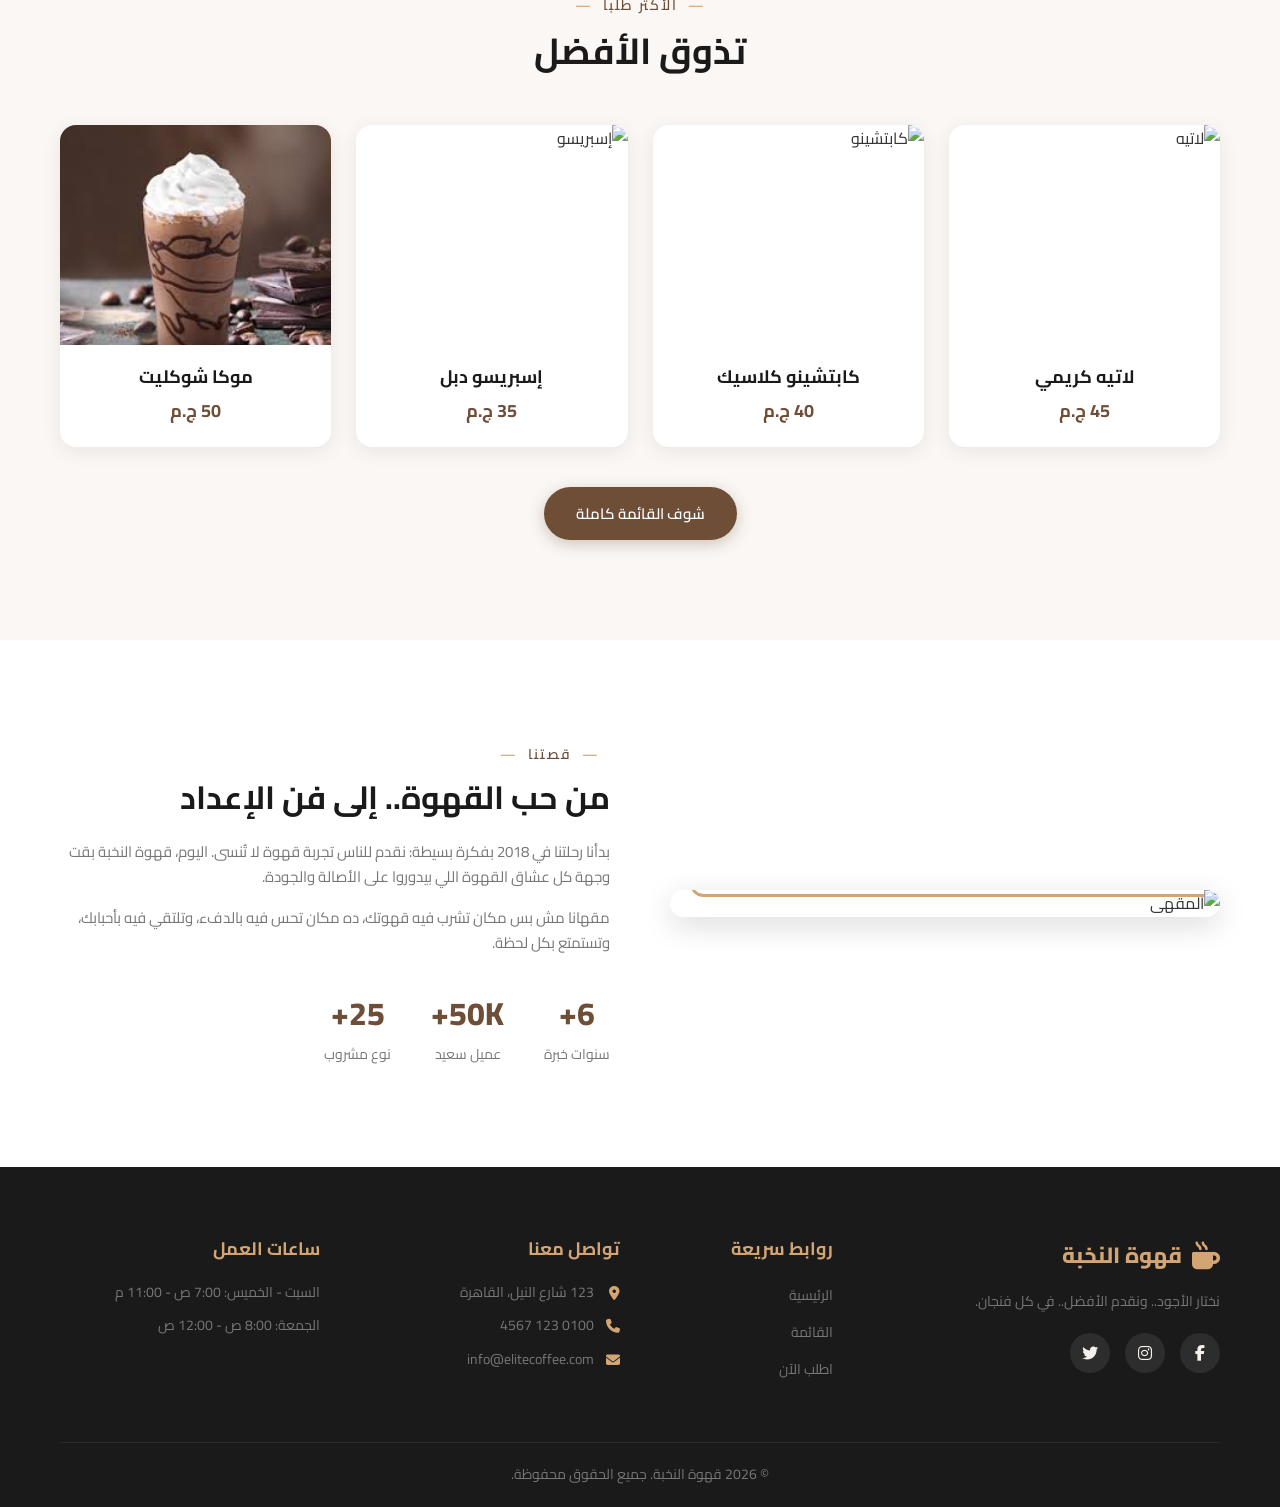
==== commit a838560c: "commit" ====
--- a/index.html
+++ b/index.html
@@ -94,7 +94,7 @@
             </div>
             <div class="popular-grid">
                 <div class="popular-item">
-                    <img src="https://images.unsplash.com/photo-1514432324607-a09d9b4aefda?w=400&h=400&fit=crop" alt="لاتيه">
+                    <img src="https://th.bing.com/th/id/OIP.UkH3hrWrZ9zNj5cnPwr6jQHaHj?w=156&h=180&c=7&r=0&o=7&pid=1.7&rm=3" alt="لاتيه">
                     <div class="popular-info">
                         <h3>لاتيه كريمي</h3>
                         <p class="price">45 ج.م</p>
@@ -115,7 +115,7 @@
                     </div>
                 </div>
                 <div class="popular-item">
-                    <img src="https://images.unsplash.com/photo-1517701604599-bb29b5dd7359?w=400&h=400&fit=crop" alt="موكا">
+                    <img src="[data-uri]" alt="موكا">
                     <div class="popular-info">
                         <h3>موكا شوكليت</h3>
                         <p class="price">50 ج.م</p>
